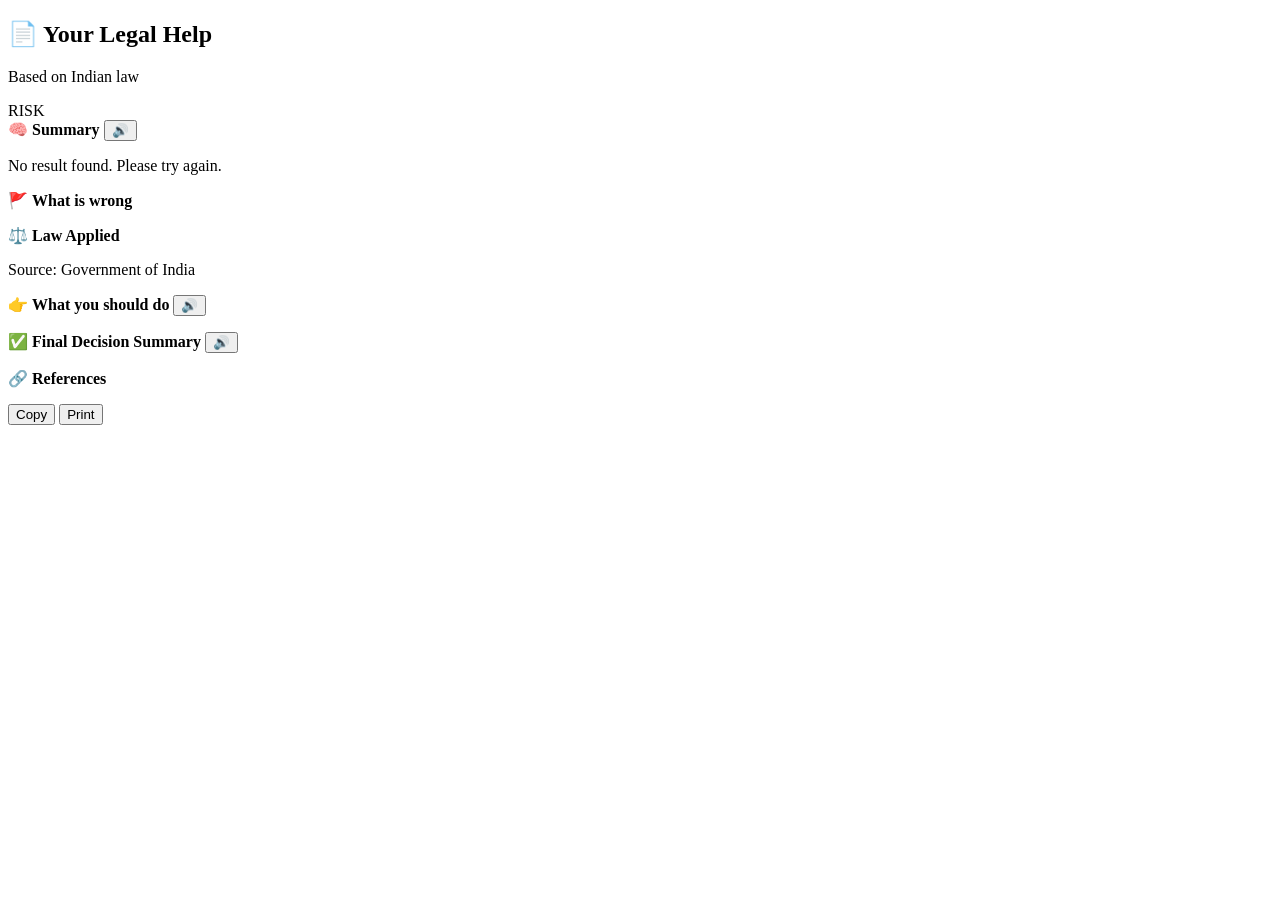
==== frontend/result.html @ 8b512fab "Add files via upload" ====
<!DOCTYPE html>
<html lang="en">
<head>
  <meta charset="UTF-8">
  <title>Result</title>
  <meta name="viewport" content="width=device-width, initial-scale=1.0">
  <link rel="stylesheet" href="css/styles.css">
</head>
<body>

<div class="app">

  <!-- HEADER -->
  <div class="header-hero">
    <h2 data-i18n="result_title">📄 Your Legal Help</h2>
    <p class="muted-text" data-i18n="based_on_law">
      Based on Indian law
    </p>
  </div>

  <!-- RESULT FLOW START -->
  <div class="content-area result-flow">

    <!-- RISK INDICATOR (ANCHOR) -->
    <div class="card risk-card fade-glass">
      <div class="risk-header">
        <span id="riskBadge" class="risk-badge">RISK</span>
        <span id="riskScoreText" class="risk-score-text"></span>
      </div>
    </div>

    <!-- SUMMARY -->
    <div class="card summary-card fade-glass">
      <div class="icon-row">
        🧠 <strong data-i18n="summary">Summary</strong>
        <button class="speak-btn"
                onclick="toggleSpeak(this)"
                data-speak-target="summaryText"
                title="Listen">
          🔊
        </button>
      </div>
      <p id="summaryText">
        We are analyzing your problem…
      </p>
    </div>

    <!-- RED FLAGS -->
    <div class="card redflag-card fade-glass">
      <div class="icon-row">
        🚩 <strong data-i18n="what_wrong">What is wrong</strong>
      </div>
      <ul id="redFlags" class="simple-list"></ul>
    </div>

    <!-- LAW APPLIED -->
    <div class="card law-card fade-glass">
      <div class="icon-row">
        ⚖️ <strong data-i18n="law_applied">Law Applied</strong>
      </div>
      <ul id="lawList" class="simple-list"></ul>
      <p class="muted-text small-text" data-i18n="law_source">
        Source: Government of India
      </p>
    </div>

    <!-- WHAT YOU SHOULD DO -->
    <div class="card action-card fade-glass">
      <div class="icon-row">
        👉 <strong data-i18n="next_steps">What you should do</strong>
        <button class="speak-btn"
                onclick="toggleSpeak(this)"
                data-speak-target="nextSteps"
                title="Listen">
          🔊
        </button>
      </div>
      <ul id="nextSteps" class="simple-list"></ul>
    </div>

    <!-- FINAL DECISION SUMMARY -->
    <div class="card final-card fade-glass">
      <div class="icon-row">
        ✅ <strong data-i18n="final_summary_title">Final Decision Summary</strong>
        <button class="speak-btn"
                onclick="toggleSpeak(this)"
                data-speak-target="finalSummary"
                title="Listen">
          🔊
        </button>
      </div>
      <ul id="finalSummary" class="simple-list"></ul>
    </div>

    <!-- REFERENCES -->
    <div class="card reference-card fade-glass">
      <div class="icon-row">
        🔗 <strong data-i18n="references">References</strong>
      </div>
      <ul id="references" class="simple-list"></ul>
    </div>

    <!-- ACTION BUTTONS -->
    <button class="btn" onclick="copyResult()" data-i18n="copy">
      Copy
    </button>

    <button class="btn btn-success" onclick="window.print()" data-i18n="print">
      Print
    </button>

  </div>
  <!-- RESULT FLOW END -->

</div>

<script src="new_script.js"></script>
</body>
</html>
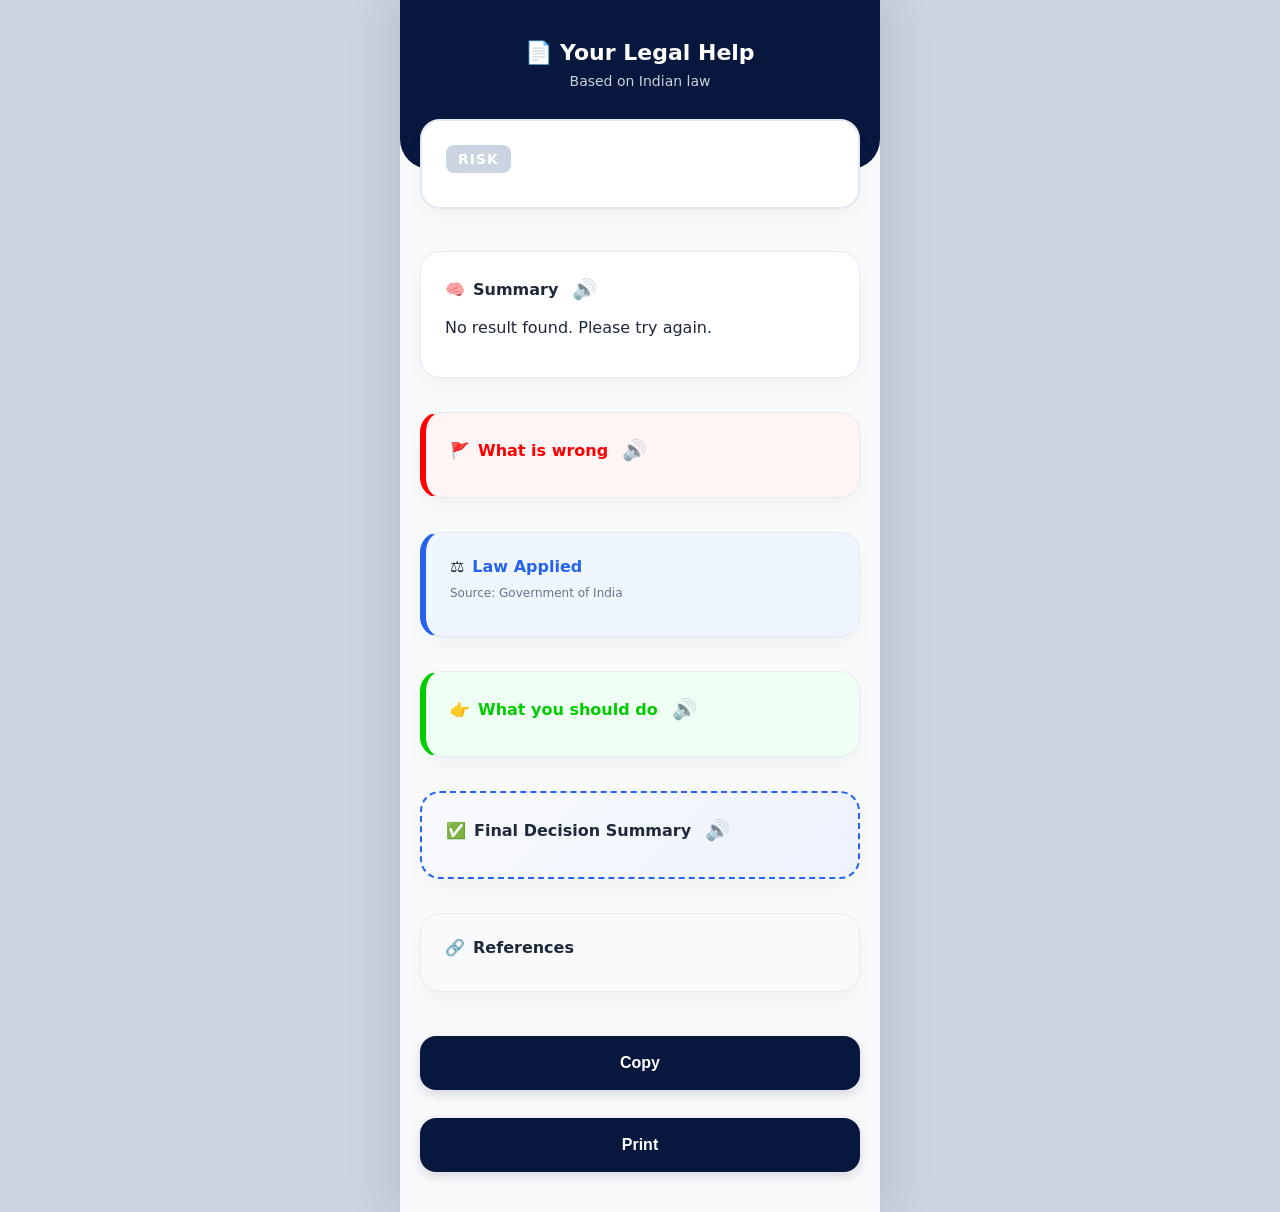
==== commit c3f32a14: "Update result.html add speaker button in red flag section" ====
--- a/frontend/result.html
+++ b/frontend/result.html
@@ -5,6 +5,9 @@
   <title>Result</title>
   <meta name="viewport" content="width=device-width, initial-scale=1.0">
   <link rel="stylesheet" href="css/styles.css">
+  <link rel="icon" href="/frontend/fav-icons/favicon.ico">
+  <link rel="icon" type="image/png" sizes="32x32" href="/frontend/fav-icons/favicon-16x16.png">
+  <link rel="icon" type="image/png" sizes="16x16" href="/frontend/fav-icons/favicon-32x32.png">
 </head>
 <body>
 
@@ -49,6 +52,12 @@
     <div class="card redflag-card fade-glass">
       <div class="icon-row">
         🚩 <strong data-i18n="what_wrong">What is wrong</strong>
+        <button class="speak-btn"
+                onclick="toggleSpeak(this)"
+                data-speak-target="redFlags"
+                title="Listen">
+          🔊
+        </button>
       </div>
       <ul id="redFlags" class="simple-list"></ul>
     </div>
--- a/frontend/css/styles.css
+++ b/frontend/css/styles.css
@@ -0,0 +1,472 @@
+:root {
+  --primary: #07173d;       /* Deep Navy */
+  --primary-light: #1e293b; /* Lighter Navy for cards */
+  --accent: #2563eb;        /* Bright Blue for Actions */
+  --bg-body: #cbd5e1;       /* Desktop Background */
+  --bg-app: #f8fafc;        /* App Background */
+  --text-main: #1e293b;
+  --text-muted: #64748b;
+  --danger: #ff0000; /* Bright Red */
+  --warning: #ffcc00; /* Bright Yellow */
+  --success: #00cc00; /* Bright Green */
+  --radius: 24px;
+}
+
+* { box-sizing: border-box; -webkit-tap-highlight-color: transparent; }
+
+body {
+  margin: 0;
+  padding: 0;
+  background-color: var(--bg-body);
+  font-family: 'Inter', system-ui, -apple-system, sans-serif;
+  color: var(--text-main);
+  display: flex;
+  justify-content: center;
+  min-height: 100vh;
+}
+
+/* === THE APP SHELL (Fixes Windows View) === */
+.app {
+  width: 100%;
+  max-width: 480px; /* Limits width on PC */
+  background: var(--bg-app);
+  box-shadow: 0 0 50px rgba(0,0,0,0.15);
+  display: flex;
+  flex-direction: column;
+  position: relative;
+  overflow-x: hidden;
+}
+
+/* === HEADER HERO SECTION === */
+.header-hero {
+  background: var(--primary);
+  padding: 40px 24px 80px 24px;
+  color: white;
+  border-bottom-left-radius: 30px;
+  border-bottom-right-radius: 30px;
+  text-align: center;
+  position: relative;
+  z-index: 1;
+}
+
+.header-hero h2 { font-size: 22px; font-weight: 700; margin: 0 0 8px 0; }
+.header-hero p { opacity: 0.8; font-size: 14px; margin: 0; }
+
+.logo-img {
+  height: 200px;
+  width: auto;
+  margin-bottom: 20px;
+  filter: drop-shadow(0 4px 6px rgba(0,0,0,0.2));
+}
+
+/* === CONTENT AREA (Cards Pull Up) === */
+.content-area {
+  padding: 0 20px 40px 20px;
+  margin-top: -50px; /* This pulls content into the blue header */
+  flex: 1;
+  position: relative;
+  z-index: 2;
+}
+
+/* === CARDS === */
+.card {
+  background: white;
+  border-radius: 20px;
+  padding: 24px;
+  margin-bottom: 16px;
+  box-shadow: 0 10px 25px -5px rgba(0, 0, 0, 0.05);
+  border: 1px solid rgba(226, 232, 240, 0.8);
+  transition: transform 0.2s ease;
+}
+
+.card:hover { transform: translateY(-2px); }
+
+/* === ACTION ITEMS (List Style) === */
+.action-item {
+  display: flex;
+  align-items: center;
+  gap: 16px;
+  padding: 20px;
+  background: white;
+  border-radius: 18px;
+  margin-bottom: 12px;
+  cursor: pointer;
+  border: 1px solid #e2e8f0;
+  transition: all 0.2s;
+}
+
+.action-item:active { transform: scale(0.98); background: #f1f5f9; }
+
+.action-icon {
+  width: 48px;
+  height: 48px;
+  background: #eff6ff;
+  color: var(--accent);
+  border-radius: 14px;
+  display: flex;
+  align-items: center;
+  justify-content: center;
+  font-size: 24px;
+}
+
+/* === FORMS & INPUTS === */
+select, .problem-textarea, .file-input {
+  width: 100%;
+  padding: 16px;
+  border-radius: 14px;
+  border: 2px solid #e2e8f0;
+  font-size: 16px;
+  background: #fff;
+  font-family: inherit;
+  margin-top: 10px;
+}
+
+select:focus, .problem-textarea:focus {
+  outline: none;
+  border-color: var(--accent);
+}
+
+/* === BUTTONS === */
+.btn {
+  width: 100%;
+  padding: 18px;
+  background: var(--primary);
+  color: white;
+  border: none;
+  border-radius: 16px;
+  font-size: 16px;
+  font-weight: 700;
+  cursor: pointer;
+  box-shadow: 0 4px 12px rgba(15, 23, 42, 0.15);
+  transition: background 0.2s;
+  margin-top: 10px;
+}
+
+.btn:hover { background: var(--primary-light); }
+.btn:active { transform: scale(0.98); }
+
+/* === MIC BUTTON (Large) === */
+.mic-wrapper {
+  display: flex;
+  flex-direction: column;
+  align-items: center;
+  padding: 30px 0;
+}
+
+.mic-btn-large {
+  width: 100px;
+  height: 100px;
+  background: var(--accent);
+  border-radius: 50%;
+  display: flex;
+  align-items: center;
+  justify-content: center;
+  font-size: 40px;
+  color: white;
+  cursor: pointer;
+  box-shadow: 0 10px 20px rgba(37, 99, 235, 0.3);
+  transition: all 0.3s cubic-bezier(0.4, 0, 0.2, 1);
+}
+
+.mic-btn-large.recording {
+  background: var(--danger);
+  transform: scale(1.1);
+  box-shadow: 0 0 0 15px rgba(220, 38, 38, 0.15);
+}
+
+/* === LOADER === */
+.loader-overlay {
+  position: fixed; inset: 0;
+  background: rgba(255,255,255,0.95);
+  z-index: 999;
+  display: flex; flex-direction: column;
+  align-items: center; justify-content: center;
+}
+.spinner {
+  width: 50px; height: 50px;
+  border: 4px solid #e2e8f0; border-top-color: var(--accent);
+  border-radius: 50%; animation: spin 1s infinite linear;
+}
+@keyframes spin { to { transform: rotate(360deg); } }
+.hidden { display: none; }
+
+/* === RISK BADGES === */
+/* .risk-header { display: flex; align-items: center; justify-content: space-between; margin-bottom: 15px; }
+.risk-badge { padding: 6px 12px; border-radius: 8px; font-weight: 700; font-size: 12px; letter-spacing: 1px; }
+.risk-low { background: #dcfce7; color: #166534; }
+.risk-medium { background: #fef9c3; color: #854d0e; }
+.risk-high { background: #fee2e2; color: #991b1b; } */
+
+.risk-card {
+  text-align: center;
+  border: 2px solid #e2e8f0;
+  transition: all 0.3s ease;
+}
+
+.risk-header {
+  display: flex;
+  align-items: center;
+  justify-content: space-between;
+  margin-bottom: 10px;
+}
+
+.risk-badge {
+  padding: 6px 12px;
+  border-radius: 8px;
+  font-weight: 800;
+  font-size: 14px;
+  letter-spacing: 1px;
+  color: white; /* Text is white for better contrast on bright colors */
+  background: #cbd5e1; /* Default grey */
+  transition: background 0.5s ease;
+}
+
+#riskScoreText {
+  font-size: 48px; /* Larger text for the percentage */
+  font-weight: 800;
+  color: var(--primary);
+  display: block;
+  margin: 10px 0;
+  font-variant-numeric: tabular-nums; /* Prevents jittering while counting */
+}
+
+/* BRIGHT COLOR CLASSES */
+.risk-low {
+  background-color: var(--success) !important;
+  color: white;
+  box-shadow: 0 0 15px rgba(0, 204, 0, 0.4);
+}
+
+.risk-medium {
+  background-color: var(--warning) !important;
+  color: black; /* Black text reads better on bright yellow */
+  box-shadow: 0 0 15px rgba(255, 204, 0, 0.4);
+}
+
+.risk-high {
+  background-color: var(--danger) !important;
+  color: white;
+  animation: pulseRisk 1.5s infinite;
+  box-shadow: 0 0 15px rgba(255, 0, 0, 0.4);
+}
+
+@keyframes pulseRisk {
+  0% { transform: scale(1); box-shadow: 0 0 0 0 rgba(255, 0, 0, 0.7); }
+  70% { transform: scale(1.05); box-shadow: 0 0 0 10px rgba(255, 0, 0, 0); }
+  100% { transform: scale(1); box-shadow: 0 0 0 0 rgba(255, 0, 0, 0); }
+}
+
+/* === LISTS === */
+.simple-list { padding-left: 20px; line-height: 1.6; margin: 10px 0; }
+.simple-list li { margin-bottom: 8px; }
+
+/* === AUDIO BUTTON === */
+.speak-btn { background: none; border: none; font-size: 20px; cursor: pointer; float: right; opacity: 0.6; }
+.speak-btn:hover { opacity: 1; transform: scale(1.1); }
+
+/* ===== Verbosity Pill Toggle ===== */
+.verbosity-pill {
+  display: flex;
+  background: rgba(255, 255, 255, 0.06);
+  border-radius: 999px;
+  padding: 4px;
+  gap: 4px;
+}
+
+.verbosity-pill input {
+  display: none;
+}
+
+.verbosity-pill label {
+  flex: 1;
+  text-align: center;
+  padding: 6px 12px;
+  font-size: 13px;
+  border-radius: 999px;
+  cursor: pointer;
+  color: var(--muted);
+  transition: all 0.25s ease;
+}
+
+.verbosity-pill input:checked + label {
+  background: var(--accent);
+  color: #fff;
+  box-shadow: 0 4px 12px rgba(0,0,0,0.25);
+}
+
+/* ===== Apple-like Glass Transition ===== */
+.fade-glass {
+  animation: glassFade 280ms ease-out;
+}
+
+/* ======================================================
+   RESULT PAGE – VISUAL & UX ENHANCEMENTS
+   (Additive, Safe, Backward Compatible)
+   ====================================================== */
+
+/* Flow container for better spacing */
+.result-flow {
+  display: flex;
+  flex-direction: column;
+  gap: 18px;
+}
+
+/* Fade-in glass effect (subtle premium feel) */
+.fade-glass {
+  animation: fadeInUp 0.5s ease forwards;
+}
+
+@keyframes fadeInUp {
+  from {
+    opacity: 0;
+    transform: translateY(8px);
+  }
+  to {
+    opacity: 1;
+    transform: translateY(0);
+  }
+}
+
+/* =========================
+   RISK CARD (ANCHOR)
+   ========================= */
+.risk-card {
+  margin-bottom: 24px;
+}
+
+/* =========================
+   SUMMARY
+   ========================= */
+.summary-card {
+  background: #ffffff;
+}
+
+/* =========================
+   RED FLAGS (WARNING)
+   ========================= */
+.redflag-card {
+  border-left: 6px solid var(--danger);
+  background: #fff5f5;
+}
+
+.redflag-card strong {
+  color: var(--danger);
+}
+
+/* =========================
+   LAW APPLIED (AUTHORITY)
+   ========================= */
+.law-card {
+  border-left: 6px solid var(--accent);
+  background: #f0f6ff;
+}
+
+.law-card strong {
+  color: var(--accent);
+}
+
+.law-card .small-text {
+  margin-top: 8px;
+  font-size: 12px;
+  color: var(--text-muted);
+}
+
+/* =========================
+   ACTIONS (GUIDANCE)
+   ========================= */
+.action-card {
+  border-left: 6px solid var(--success);
+  background: #f0fff4;
+}
+
+.action-card strong {
+  color: var(--success);
+}
+
+/* =========================
+   FINAL SUMMARY (DECISION)
+   ========================= */
+.final-card {
+  border: 2px dashed var(--accent);
+  background: linear-gradient(135deg, #f8fafc, #eef2ff);
+}
+
+.final-card strong {
+  font-size: 16px;
+}
+
+/* =========================
+   REFERENCES (TRUST)
+   ========================= */
+.reference-card {
+  background: #f9fafb;
+}
+
+.reference-card a {
+  color: var(--accent);
+  font-weight: 600;
+  text-decoration: underline;
+}
+
+/* =========================
+   LIST READABILITY
+   ========================= */
+.simple-list {
+  padding-left: 18px;
+  margin-top: 8px;
+}
+
+.simple-list li {
+  margin-bottom: 8px;
+  line-height: 1.5;
+}
+
+.simple-list li::marker {
+  font-weight: bold;
+}
+
+/* =========================
+   ICON ROW (CONSISTENT HEADER)
+   ========================= */
+.icon-row {
+  display: flex;
+  align-items: center;
+  gap: 8px;
+}
+
+/* =========================
+   SMALL MUTED TEXT
+   ========================= */
+.small-text {
+  font-size: 12px;
+  color: var(--text-muted);
+}
+
+/* =========================
+   PRINT OPTIMIZATION (BONUS)
+   ========================= */
+@media print {
+  .btn,
+  .speak-btn {
+    display: none !important;
+  }
+
+  .card {
+    box-shadow: none !important;
+    border: 1px solid #ddd !important;
+  }
+}
+
+
+@keyframes glassFade {
+  0% {
+    opacity: 0.4;
+    filter: blur(6px);
+    transform: translateY(4px) scale(0.985);
+  }
+  100% {
+    opacity: 1;
+    filter: blur(0);
+    transform: translateY(0) scale(1);
+  }
+}
